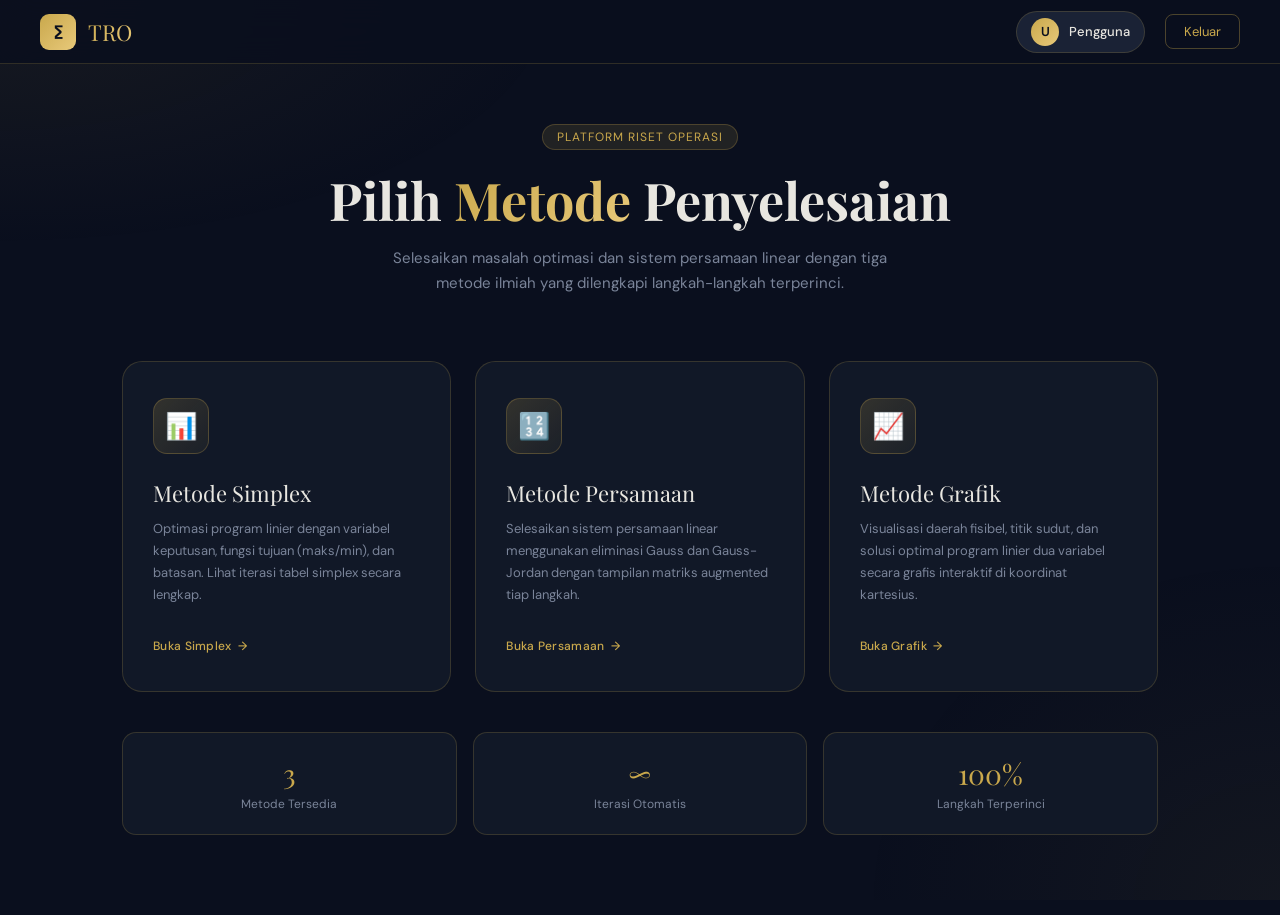
==== dashboard.html @ 10ea889c "Add files via upload" ====
<!DOCTYPE html>
<html lang="id">
<head>
  <meta charset="UTF-8" />
  <meta name="viewport" content="width=device-width, initial-scale=1.0" />
  <title>TRO — Dashboard</title>
  <link rel="preconnect" href="https://fonts.googleapis.com" />
  <link href="https://fonts.googleapis.com/css2?family=Playfair+Display:wght@600;700&family=DM+Sans:wght@300;400;500&display=swap" rel="stylesheet" />
  <style>
    *, *::before, *::after { box-sizing: border-box; margin: 0; padding: 0; }

    :root {
      --gold: #c9a84c;
      --gold-light: #e8c97a;
      --deep: #0a0f1e;
      --panel: #111827;
      --panel2: #1a2235;
      --text: #e8e6e0;
      --muted: #7a8499;
      --border: rgba(201,168,76,0.2);
    }

    body {
      min-height: 100vh;
      background: var(--deep);
      font-family: 'DM Sans', sans-serif;
      color: var(--text);
    }

    body::before {
      content: '';
      position: fixed;
      inset: 0;
      background:
        radial-gradient(ellipse 80% 50% at 0% 0%, rgba(201,168,76,0.07) 0%, transparent 55%),
        radial-gradient(ellipse 60% 70% at 100% 100%, rgba(201,168,76,0.05) 0%, transparent 55%);
      pointer-events: none;
      z-index: 0;
    }

    /* ===== NAVBAR ===== */
    .navbar {
      position: sticky; top: 0; z-index: 100;
      display: flex;
      align-items: center;
      justify-content: space-between;
      padding: 0 40px;
      height: 64px;
      background: rgba(10,15,30,0.85);
      backdrop-filter: blur(16px);
      border-bottom: 1px solid var(--border);
    }

    .nav-brand {
      display: flex; align-items: center; gap: 12px;
    }

    .nav-icon {
      width: 36px; height: 36px;
      background: linear-gradient(135deg, var(--gold), var(--gold-light));
      border-radius: 9px;
      display: flex; align-items: center; justify-content: center;
      font-size: 18px; font-weight: 700; color: #0a0f1e;
    }

    .nav-logo {
      font-family: 'Playfair Display', serif;
      font-size: 22px;
      background: linear-gradient(135deg, var(--gold), var(--gold-light));
      -webkit-background-clip: text;
      -webkit-text-fill-color: transparent;
      background-clip: text;
    }

    .nav-right {
      display: flex;
      align-items: center;
      gap: 20px;
    }

    .user-badge {
      display: flex; align-items: center; gap: 10px;
      padding: 6px 14px;
      background: var(--panel2);
      border: 1px solid var(--border);
      border-radius: 40px;
    }

    .user-avatar {
      width: 28px; height: 28px;
      border-radius: 50%;
      background: linear-gradient(135deg, var(--gold), var(--gold-light));
      display: flex; align-items: center; justify-content: center;
      font-size: 13px; font-weight: 600; color: #0a0f1e;
      overflow: hidden;
    }

    .user-avatar img { width: 100%; height: 100%; object-fit: cover; display: none; }

    .user-name { font-size: 13px; color: var(--text); font-weight: 500; }

    .btn-logout {
      padding: 8px 18px;
      background: transparent;
      border: 1px solid rgba(201,168,76,0.35);
      border-radius: 8px;
      color: var(--gold);
      font-family: 'DM Sans', sans-serif;
      font-size: 13px;
      cursor: pointer;
      transition: background 0.2s;
    }
    .btn-logout:hover { background: rgba(201,168,76,0.1); }

    /* ===== MAIN ===== */
    .main {
      position: relative;
      z-index: 1;
      max-width: 1100px;
      margin: 0 auto;
      padding: 60px 32px 80px;
    }

    .hero {
      text-align: center;
      margin-bottom: 64px;
      animation: fadeUp 0.6s cubic-bezier(.16,1,.3,1) both;
    }

    @keyframes fadeUp {
      from { opacity: 0; transform: translateY(24px); }
      to   { opacity: 1; transform: translateY(0); }
    }

    .hero-tag {
      display: inline-block;
      padding: 4px 14px;
      background: rgba(201,168,76,0.12);
      border: 1px solid rgba(201,168,76,0.25);
      border-radius: 20px;
      font-size: 12px;
      color: var(--gold);
      letter-spacing: 1px;
      text-transform: uppercase;
      margin-bottom: 20px;
    }

    .hero h1 {
      font-family: 'Playfair Display', serif;
      font-size: clamp(32px, 5vw, 52px);
      color: var(--text);
      margin-bottom: 16px;
      line-height: 1.15;
    }

    .hero h1 span {
      background: linear-gradient(135deg, var(--gold), var(--gold-light));
      -webkit-background-clip: text;
      -webkit-text-fill-color: transparent;
      background-clip: text;
    }

    .hero p {
      font-size: 15px;
      color: var(--muted);
      max-width: 520px;
      margin: 0 auto;
      line-height: 1.7;
    }

    /* ===== CARDS ===== */
    .cards {
      display: grid;
      grid-template-columns: repeat(3, 1fr);
      gap: 24px;
    }

    @media (max-width: 768px) { .cards { grid-template-columns: 1fr; } }

    .card {
      background: var(--panel);
      border: 1px solid var(--border);
      border-radius: 20px;
      padding: 36px 30px;
      cursor: pointer;
      text-decoration: none;
      display: block;
      transition: transform 0.25s, box-shadow 0.25s, border-color 0.25s;
      animation: fadeUp 0.6s cubic-bezier(.16,1,.3,1) both;
      position: relative;
      overflow: hidden;
    }

    .card:nth-child(1) { animation-delay: 0.1s; }
    .card:nth-child(2) { animation-delay: 0.2s; }
    .card:nth-child(3) { animation-delay: 0.3s; }

    .card::before {
      content: '';
      position: absolute;
      inset: 0;
      background: linear-gradient(135deg, rgba(201,168,76,0.07) 0%, transparent 60%);
      opacity: 0;
      transition: opacity 0.3s;
    }

    .card:hover {
      transform: translateY(-6px);
      box-shadow: 0 24px 60px rgba(0,0,0,0.4), 0 0 0 1px rgba(201,168,76,0.35);
      border-color: rgba(201,168,76,0.45);
    }

    .card:hover::before { opacity: 1; }

    .card-icon {
      width: 56px; height: 56px;
      background: linear-gradient(135deg, rgba(201,168,76,0.18), rgba(201,168,76,0.06));
      border: 1px solid rgba(201,168,76,0.25);
      border-radius: 14px;
      display: flex; align-items: center; justify-content: center;
      font-size: 26px;
      margin-bottom: 24px;
    }

    .card-title {
      font-family: 'Playfair Display', serif;
      font-size: 22px;
      color: var(--text);
      margin-bottom: 10px;
    }

    .card-desc {
      font-size: 13px;
      color: var(--muted);
      line-height: 1.7;
      margin-bottom: 28px;
    }

    .card-tag {
      display: inline-flex;
      align-items: center;
      gap: 6px;
      font-size: 12px;
      color: var(--gold);
      font-weight: 500;
      letter-spacing: 0.3px;
    }

    .card-tag::after {
      content: '→';
      transition: transform 0.2s;
    }

    .card:hover .card-tag::after { transform: translateX(4px); }

    /* Stats row */
    .stats {
      display: grid;
      grid-template-columns: repeat(3, 1fr);
      gap: 16px;
      margin-top: 40px;
      animation: fadeUp 0.6s 0.4s cubic-bezier(.16,1,.3,1) both;
    }

    .stat-box {
      background: var(--panel);
      border: 1px solid var(--border);
      border-radius: 14px;
      padding: 22px 24px;
      text-align: center;
    }

    .stat-num {
      font-family: 'Playfair Display', serif;
      font-size: 28px;
      color: var(--gold);
    }

    .stat-label {
      font-size: 12px;
      color: var(--muted);
      margin-top: 4px;
    }
  </style>
</head>
<body>

<!-- Navbar -->
<nav class="navbar">
  <div class="nav-brand">
    <div class="nav-icon">∑</div>
    <span class="nav-logo">TRO</span>
  </div>
  <div class="nav-right">
    <div class="user-badge">
      <div class="user-avatar" id="userAvatar">
        <img id="userAvatarImg" src="" alt="" />
        <span id="userInitial">U</span>
      </div>
      <span class="user-name" id="userName">Pengguna</span>
    </div>
    <button class="btn-logout" onclick="logout()">Keluar</button>
  </div>
</nav>

<!-- Main -->
<main class="main">
  <div class="hero">
    <div class="hero-tag">Platform Riset Operasi</div>
    <h1>Pilih <span>Metode</span> Penyelesaian</h1>
    <p>Selesaikan masalah optimasi dan sistem persamaan linear dengan tiga metode ilmiah yang dilengkapi langkah-langkah terperinci.</p>
  </div>

  <div class="cards">
    <a href="simplex.html" class="card">
      <div class="card-icon">📊</div>
      <div class="card-title">Metode Simplex</div>
      <div class="card-desc">Optimasi program linier dengan variabel keputusan, fungsi tujuan (maks/min), dan batasan. Lihat iterasi tabel simplex secara lengkap.</div>
      <span class="card-tag">Buka Simplex</span>
    </a>

    <a href="persamaan.html" class="card">
      <div class="card-icon">🔢</div>
      <div class="card-title">Metode Persamaan</div>
      <div class="card-desc">Selesaikan sistem persamaan linear menggunakan eliminasi Gauss dan Gauss-Jordan dengan tampilan matriks augmented tiap langkah.</div>
      <span class="card-tag">Buka Persamaan</span>
    </a>

    <a href="grafik.html" class="card">
      <div class="card-icon">📈</div>
      <div class="card-title">Metode Grafik</div>
      <div class="card-desc">Visualisasi daerah fisibel, titik sudut, dan solusi optimal program linier dua variabel secara grafis interaktif di koordinat kartesius.</div>
      <span class="card-tag">Buka Grafik</span>
    </a>
  </div>

  <div class="stats">
    <div class="stat-box">
      <div class="stat-num">3</div>
      <div class="stat-label">Metode Tersedia</div>
    </div>
    <div class="stat-box">
      <div class="stat-num">∞</div>
      <div class="stat-label">Iterasi Otomatis</div>
    </div>
    <div class="stat-box">
      <div class="stat-num">100%</div>
      <div class="stat-label">Langkah Terperinci</div>
    </div>
  </div>
</main>

<script src="js/auth.js"></script>
<script>
  // Render user info
  const s = getSession();
  if (s) {
    document.getElementById('userName').textContent = s.name;
    const initial = s.name ? s.name.charAt(0).toUpperCase() : 'U';
    document.getElementById('userInitial').textContent = initial;
    if (s.avatar) {
      const img = document.getElementById('userAvatarImg');
      img.src = s.avatar;
      img.style.display = 'block';
      document.getElementById('userInitial').style.display = 'none';
    }
  }
</script>
</body>
</html>
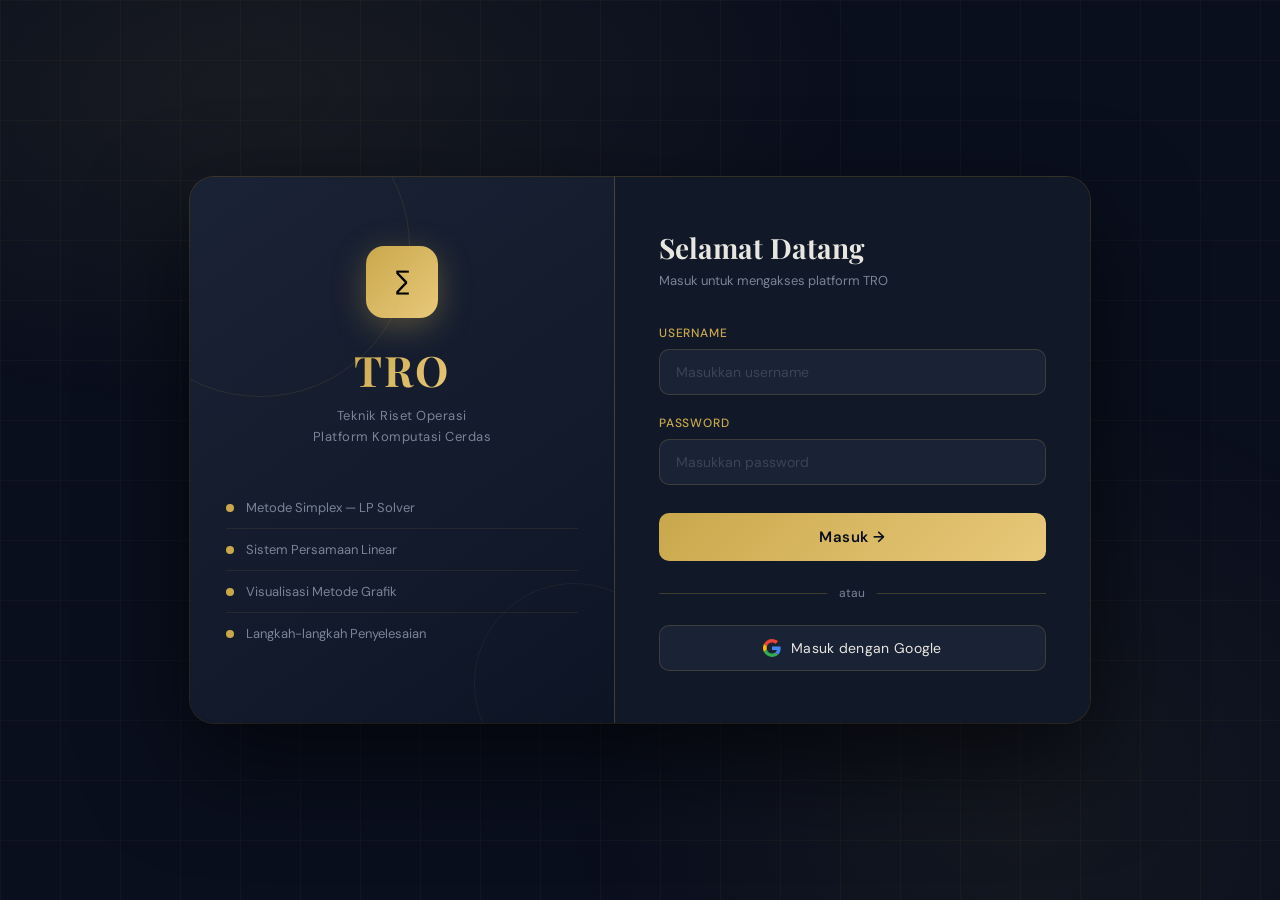
==== commit 5681afe7: "Update dashboard.html" ====
--- a/dashboard.html
+++ b/dashboard.html
@@ -367,4 +367,4 @@
   }
 </script>
 </body>
-</html>+</html>
